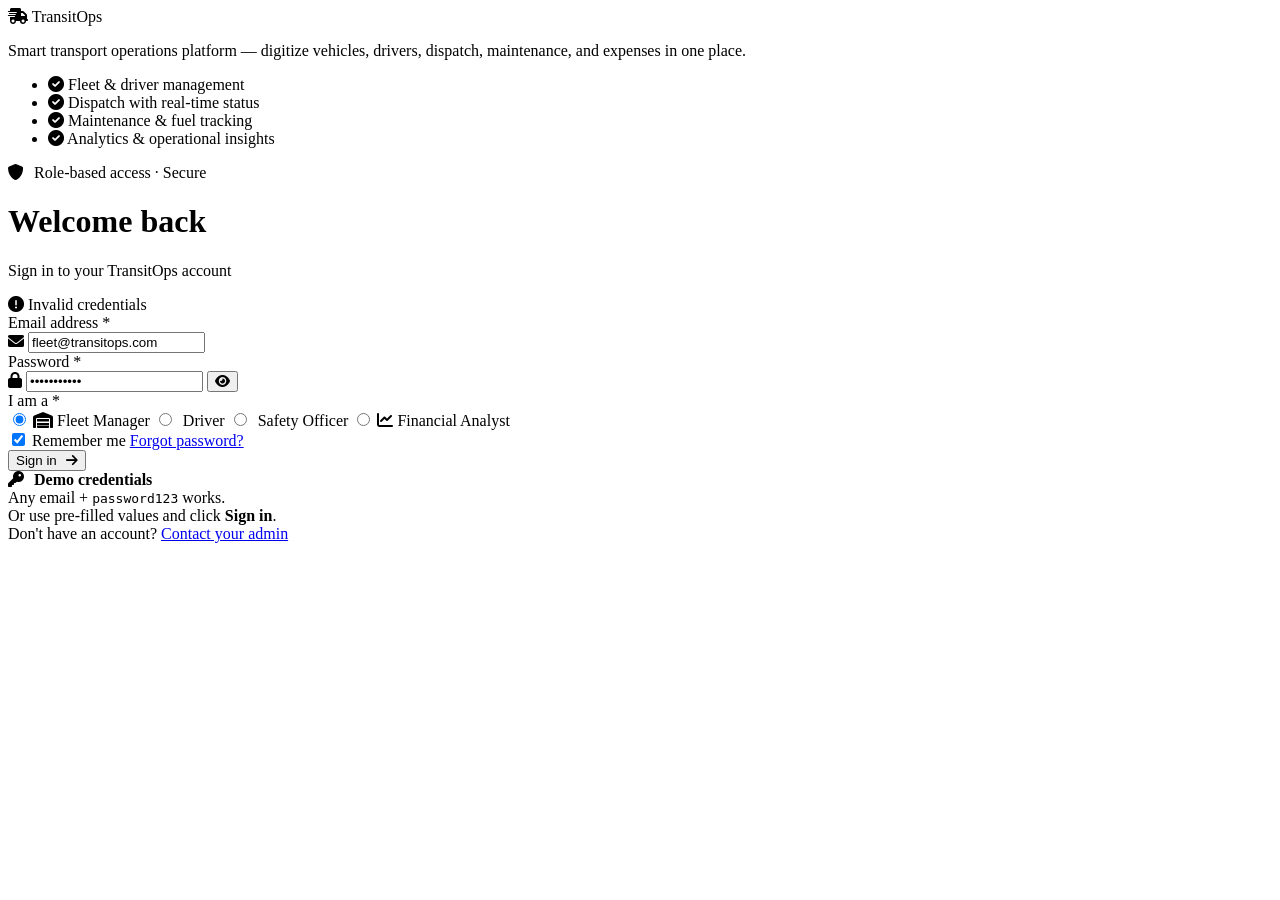
==== TransitOps/frontend/index.html @ b89b4436 "Modified" ====
<!DOCTYPE html>
<html lang="en">
<head>
    <meta charset="UTF-8" />
    <meta name="viewport" content="width=device-width, initial-scale=1.0" />
    <title>TransitOps · Login</title>
    <link rel="preconnect" href="https://fonts.googleapis.com" />
    <link rel="preconnect" href="https://fonts.gstatic.com" crossorigin />
    <link href="https://fonts.googleapis.com/css2?family=Inter:opsz,wght@14..32,400;14..32,500;14..32,600;14..32,700&display=swap" rel="stylesheet" />
    <link rel="stylesheet" href="https://cdnjs.cloudflare.com/ajax/libs/font-awesome/6.0.0-beta3/css/all.min.css" />
    <link rel="stylesheet" href="login.css" />
</head>
<body>
    <div class="login-wrapper">
        <div class="brand-panel">
            <div class="brand-header">
                <div class="brand-logo">
                    <i class="fas fa-truck-fast"></i>
                    <span>TransitOps</span>
                </div>
                <p class="brand-tagline">
                    Smart transport operations platform — digitize vehicles, drivers, dispatch, maintenance, and expenses in one place.
                </p>
            </div>
            <ul class="brand-features">
                <li><i class="fas fa-check-circle"></i> Fleet &amp; driver management</li>
                <li><i class="fas fa-check-circle"></i> Dispatch with real‑time status</li>
                <li><i class="fas fa-check-circle"></i> Maintenance &amp; fuel tracking</li>
                <li><i class="fas fa-check-circle"></i> Analytics &amp; operational insights</li>
            </ul>
            <div class="brand-footer">
                <i class="fas fa-shield-alt" style="margin-right: 6px;"></i> Role‑based access · Secure
            </div>
        </div>
        <div class="form-panel">
            <div class="form-header">
                <h1>Welcome back</h1>
                <p>Sign in to your TransitOps account</p>
            </div>
            <div class="form-alert" id="formAlert">
                <i class="fas fa-exclamation-circle"></i>
                <span id="alertMessage">Invalid credentials</span>
            </div>
            <form id="loginForm" novalidate autocomplete="off">
                <div class="form-group">
                    <label for="email">Email address <span class="required">*</span></label>
                    <div class="input-wrapper">
                        <span class="input-icon"><i class="fas fa-envelope"></i></span>
                        <input
                        type="email"
                        id="email"
                        placeholder="you@company.com"
                        value="fleet@transitops.com"
                        required
                        aria-required="true"
                        />
                    </div>
                </div>
                <div class="form-group">
                    <label for="password">Password <span class="required">*</span></label>
                    <div class="input-wrapper">
                        <span class="input-icon"><i class="fas fa-lock"></i></span>
                        <input
                        type="password"
                        id="password"
                        placeholder="••••••••"
                        value="password123"
                        required
                        aria-required="true"
                        />
                        <button type="button" class="toggle-password" id="togglePassword" aria-label="Toggle password visibility">
                            <i class="fas fa-eye"></i>
                        </button>
                    </div>
                </div>
                <div class="form-group">
                    <label>I am a <span class="required">*</span></label>
                    <div class="role-selector" id="roleSelector">
                        <label class="role-option">
                            <input type="radio" name="role" value="fleet_manager" checked />
                            <span class="role-card"><i class="fas fa-warehouse"></i> Fleet Manager</span>
                        </label>
                        <label class="role-option">
                            <input type="radio" name="role" value="driver" />
                            <span class="role-card"><i class="fas fa-steering-wheel"></i> Driver</span>
                        </label>
                        <label class="role-option">
                            <input type="radio" name="role" value="safety_officer" />
                            <span class="role-card"><i class="fas fa-shield-halved"></i> Safety Officer</span>
                        </label>
                        <label class="role-option">
                            <input type="radio" name="role" value="financial_analyst" />
                            <span class="role-card"><i class="fas fa-chart-line"></i> Financial Analyst</span>
                        </label>
                    </div>
                </div>
                <div class="form-options">
                    <label class="remember">
                        <input type="checkbox" id="rememberMe" checked />
                        Remember me
                    </label>
                    <a href="#" class="forgot-link">Forgot password?</a>
                </div>
                <button type="submit" class="btn-login" id="loginBtn">
                    <span class="btn-text">Sign in <i class="fas fa-arrow-right" style="margin-left: 6px;"></i></span>
                    <span class="spinner"></span>
                </button>
            </form>
            <div class="demo-hint">
                <strong><i class="fas fa-key" style="margin-right: 6px;"></i> Demo credentials</strong><br />
                Any email + <code>password123</code> works.<br />
                Or use pre‑filled values and click <strong>Sign in</strong>.
            </div>
            <div class="form-footer">
                Don't have an account? <a href="#">Contact your admin</a>
            </div>
        </div>
    </div>
    <script src="login.js"></script>
</body>
</html>
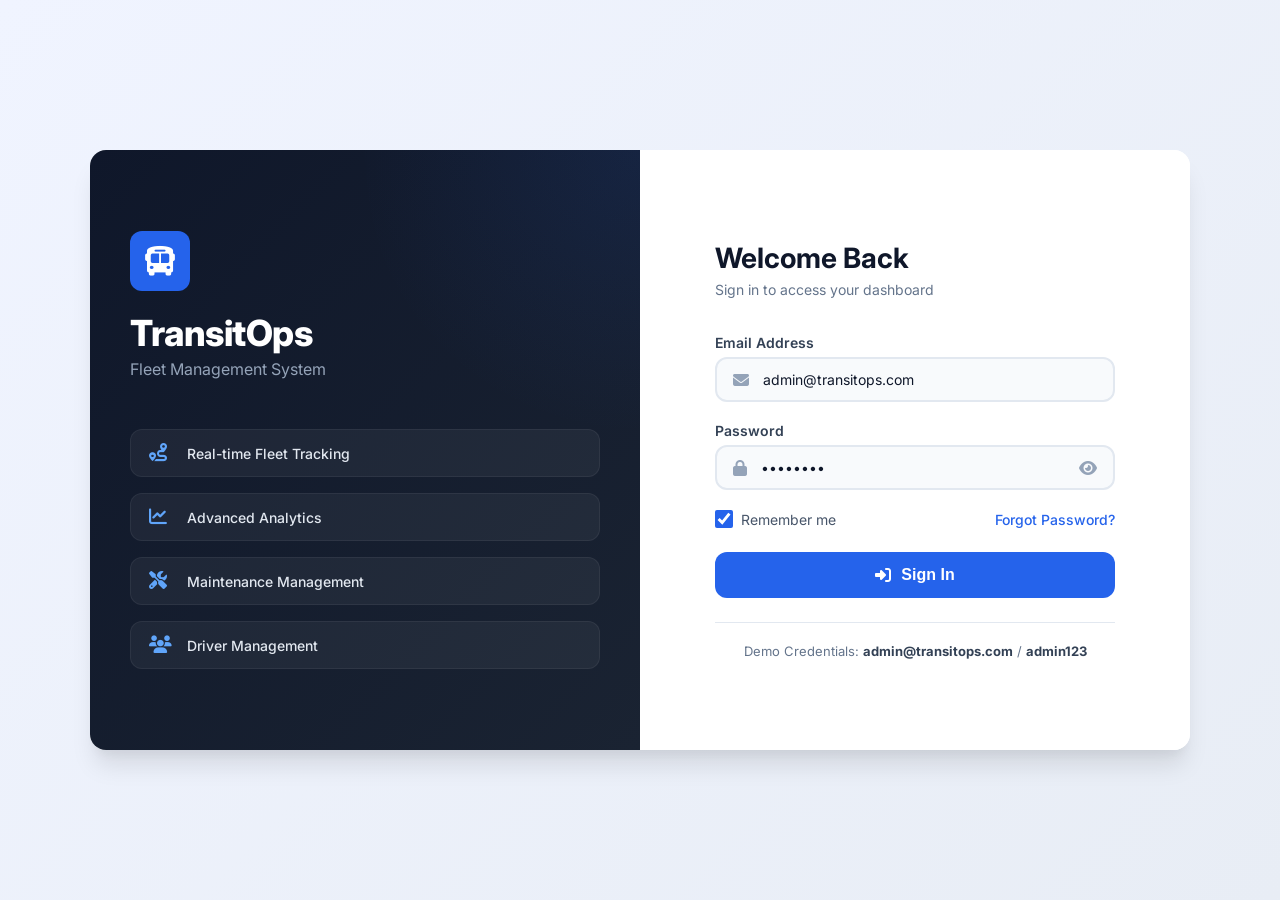
==== commit 284fb99b: "HTML code Updated" ====
--- a/TransitOps/frontend/index.html
+++ b/TransitOps/frontend/index.html
@@ -4,118 +4,80 @@
     <meta charset="UTF-8" />
     <meta name="viewport" content="width=device-width, initial-scale=1.0" />
     <title>TransitOps · Login</title>
-    <link rel="preconnect" href="https://fonts.googleapis.com" />
-    <link rel="preconnect" href="https://fonts.gstatic.com" crossorigin />
-    <link href="https://fonts.googleapis.com/css2?family=Inter:opsz,wght@14..32,400;14..32,500;14..32,600;14..32,700&display=swap" rel="stylesheet" />
-    <link rel="stylesheet" href="https://cdnjs.cloudflare.com/ajax/libs/font-awesome/6.0.0-beta3/css/all.min.css" />
-    <link rel="stylesheet" href="login.css" />
+    <link href="https://fonts.googleapis.com/css2?family=Inter:wght@300;400;500;600;700;800&display=swap" rel="stylesheet" />
+    <link rel="stylesheet" href="https://cdnjs.cloudflare.com/ajax/libs/font-awesome/6.4.0/css/all.min.css" />
+    <link rel="stylesheet" href="css/style.css" />
 </head>
 <body>
-    <div class="login-wrapper">
-        <div class="brand-panel">
-            <div class="brand-header">
-                <div class="brand-logo">
-                    <i class="fas fa-truck-fast"></i>
-                    <span>TransitOps</span>
+    <div class="login-container">
+        <div class="login-left">
+            <div class="login-brand">
+                <div class="brand-icon">
+                    <i class="fas fa-bus"></i>
                 </div>
-                <p class="brand-tagline">
-                    Smart transport operations platform — digitize vehicles, drivers, dispatch, maintenance, and expenses in one place.
-                </p>
+                <h1>TransitOps</h1>
+                <p>Fleet Management System</p>
             </div>
-            <ul class="brand-features">
-                <li><i class="fas fa-check-circle"></i> Fleet &amp; driver management</li>
-                <li><i class="fas fa-check-circle"></i> Dispatch with real‑time status</li>
-                <li><i class="fas fa-check-circle"></i> Maintenance &amp; fuel tracking</li>
-                <li><i class="fas fa-check-circle"></i> Analytics &amp; operational insights</li>
-            </ul>
-            <div class="brand-footer">
-                <i class="fas fa-shield-alt" style="margin-right: 6px;"></i> Role‑based access · Secure
+            <div class="login-features">
+                <div class="feature">
+                    <i class="fas fa-route"></i>
+                    <span>Real-time Fleet Tracking</span>
+                </div>
+                <div class="feature">
+                    <i class="fas fa-chart-line"></i>
+                    <span>Advanced Analytics</span>
+                </div>
+                <div class="feature">
+                    <i class="fas fa-tools"></i>
+                    <span>Maintenance Management</span>
+                </div>
+                <div class="feature">
+                    <i class="fas fa-users"></i>
+                    <span>Driver Management</span>
+                </div>
             </div>
         </div>
-        <div class="form-panel">
-            <div class="form-header">
-                <h1>Welcome back</h1>
-                <p>Sign in to your TransitOps account</p>
-            </div>
-            <div class="form-alert" id="formAlert">
-                <i class="fas fa-exclamation-circle"></i>
-                <span id="alertMessage">Invalid credentials</span>
-            </div>
-            <form id="loginForm" novalidate autocomplete="off">
-                <div class="form-group">
-                    <label for="email">Email address <span class="required">*</span></label>
-                    <div class="input-wrapper">
-                        <span class="input-icon"><i class="fas fa-envelope"></i></span>
-                        <input
-                        type="email"
-                        id="email"
-                        placeholder="you@company.com"
-                        value="fleet@transitops.com"
-                        required
-                        aria-required="true"
-                        />
+        <div class="login-right">
+            <div class="login-card">
+                <div class="login-header">
+                    <h2>Welcome Back</h2>
+                    <p>Sign in to access your dashboard</p>
+                </div>
+                <form id="loginForm" onsubmit="handleLogin(event)">
+                    <div class="form-group">
+                        <label for="email">Email Address</label>
+                        <div class="input-group">
+                            <i class="fas fa-envelope"></i>
+                            <input type="email" id="email" placeholder="admin@transitops.com" value="admin@transitops.com" required />
+                        </div>
                     </div>
+                    <div class="form-group">
+                        <label for="password">Password</label>
+                        <div class="input-group">
+                            <i class="fas fa-lock"></i>
+                            <input type="password" id="password" placeholder="••••••••" value="admin123" required />
+                            <i class="fas fa-eye toggle-password" onclick="togglePassword()"></i>
+                        </div>
+                    </div>
+                    <div class="form-options">
+                        <label class="remember-me">
+                            <input type="checkbox" checked />
+                            <span>Remember me</span>
+                        </label>
+                        <a href="#" class="forgot-password">Forgot Password?</a>
+                    </div>
+                    <button type="submit" class="login-btn">
+                        <i class="fas fa-sign-in-alt"></i>
+                        Sign In
+                    </button>
+                </form>
+                <div class="login-footer">
+                    <p>Demo Credentials: <strong>admin@transitops.com</strong> / <strong>admin123</strong></p>
                 </div>
-                <div class="form-group">
-                    <label for="password">Password <span class="required">*</span></label>
-                    <div class="input-wrapper">
-                        <span class="input-icon"><i class="fas fa-lock"></i></span>
-                        <input
-                        type="password"
-                        id="password"
-                        placeholder="••••••••"
-                        value="password123"
-                        required
-                        aria-required="true"
-                        />
-                        <button type="button" class="toggle-password" id="togglePassword" aria-label="Toggle password visibility">
-                            <i class="fas fa-eye"></i>
-                        </button>
-                    </div>
-                </div>
-                <div class="form-group">
-                    <label>I am a <span class="required">*</span></label>
-                    <div class="role-selector" id="roleSelector">
-                        <label class="role-option">
-                            <input type="radio" name="role" value="fleet_manager" checked />
-                            <span class="role-card"><i class="fas fa-warehouse"></i> Fleet Manager</span>
-                        </label>
-                        <label class="role-option">
-                            <input type="radio" name="role" value="driver" />
-                            <span class="role-card"><i class="fas fa-steering-wheel"></i> Driver</span>
-                        </label>
-                        <label class="role-option">
-                            <input type="radio" name="role" value="safety_officer" />
-                            <span class="role-card"><i class="fas fa-shield-halved"></i> Safety Officer</span>
-                        </label>
-                        <label class="role-option">
-                            <input type="radio" name="role" value="financial_analyst" />
-                            <span class="role-card"><i class="fas fa-chart-line"></i> Financial Analyst</span>
-                        </label>
-                    </div>
-                </div>
-                <div class="form-options">
-                    <label class="remember">
-                        <input type="checkbox" id="rememberMe" checked />
-                        Remember me
-                    </label>
-                    <a href="#" class="forgot-link">Forgot password?</a>
-                </div>
-                <button type="submit" class="btn-login" id="loginBtn">
-                    <span class="btn-text">Sign in <i class="fas fa-arrow-right" style="margin-left: 6px;"></i></span>
-                    <span class="spinner"></span>
-                </button>
-            </form>
-            <div class="demo-hint">
-                <strong><i class="fas fa-key" style="margin-right: 6px;"></i> Demo credentials</strong><br />
-                Any email + <code>password123</code> works.<br />
-                Or use pre‑filled values and click <strong>Sign in</strong>.
-            </div>
-            <div class="form-footer">
-                Don't have an account? <a href="#">Contact your admin</a>
             </div>
         </div>
     </div>
-    <script src="login.js"></script>
+
+    <script src="js/auth.js"></script>
 </body>
 </html>
--- a/TransitOps/frontend/css/style.css
+++ b/TransitOps/frontend/css/style.css
@@ -0,0 +1,390 @@
+* {
+    margin: 0;
+    padding: 0;
+    box-sizing: border-box;
+}
+
+:root {
+    --primary: #2563eb;
+    --primary-dark: #1d4ed8;
+    --primary-light: #60a5fa;
+    --success: #22c55e;
+    --dark: #0f172a;
+    --gray-50: #f8fafc;
+    --gray-100: #f1f5f9;
+    --gray-200: #e2e8f0;
+    --gray-300: #cbd5e1;
+    --gray-400: #94a3b8;
+    --gray-500: #64748b;
+    --gray-600: #475569;
+    --gray-700: #334155;
+    --gray-800: #1e293b;
+    --gray-900: #0f172a;
+    --shadow: 0 4px 6px -1px rgba(0,0,0,0.1), 0 2px 4px -1px rgba(0,0,0,0.06);
+    --shadow-lg: 0 10px 15px -3px rgba(0,0,0,0.1), 0 4px 6px -2px rgba(0,0,0,0.05);
+    --shadow-xl: 0 20px 25px -5px rgba(0,0,0,0.1), 0 10px 10px -5px rgba(0,0,0,0.04);
+    --radius: 12px;
+    --radius-lg: 16px;
+    --transition: all 0.3s cubic-bezier(0.4, 0, 0.2, 1);
+}
+
+body {
+    font-family: 'Inter', -apple-system, BlinkMacSystemFont, sans-serif;
+    min-height: 100vh;
+    display: flex;
+    align-items: center;
+    justify-content: center;
+    background: linear-gradient(135deg, #f0f4ff 0%, #e8edf5 100%);
+    padding: 20px;
+}
+
+.login-container {
+    display: flex;
+    max-width: 1100px;
+    width: 100%;
+    min-height: 600px;
+    background: white;
+    border-radius: var(--radius-lg);
+    box-shadow: var(--shadow-xl);
+    overflow: hidden;
+}
+
+.login-left {
+    flex: 1;
+    background: linear-gradient(135deg, var(--dark) 0%, #1a2332 100%);
+    padding: 50px 40px;
+    display: flex;
+    flex-direction: column;
+    justify-content: center;
+    color: white;
+    position: relative;
+    overflow: hidden;
+}
+
+.login-left::before {
+    content: '';
+    position: absolute;
+    top: -50%;
+    right: -50%;
+    width: 100%;
+    height: 100%;
+    background: radial-gradient(circle, rgba(37, 99, 235, 0.1) 0%, transparent 70%);
+    border-radius: 50%;
+}
+
+.login-brand {
+    position: relative;
+    z-index: 1;
+    margin-bottom: 50px;
+}
+
+.brand-icon {
+    width: 60px;
+    height: 60px;
+    background: var(--primary);
+    border-radius: var(--radius);
+    display: flex;
+    align-items: center;
+    justify-content: center;
+    font-size: 30px;
+    margin-bottom: 20px;
+}
+
+.login-brand h1 {
+    font-size: 36px;
+    font-weight: 800;
+    letter-spacing: -0.5px;
+    background: linear-gradient(135deg, #fff 60%, var(--primary-light));
+    -webkit-background-clip: text;
+    background-clip: text;
+    -webkit-text-fill-color: transparent;
+}
+
+.login-brand p {
+    color: var(--gray-400);
+    font-size: 16px;
+    margin-top: 4px;
+}
+
+.login-features {
+    position: relative;
+    z-index: 1;
+    display: flex;
+    flex-direction: column;
+    gap: 16px;
+}
+
+.feature {
+    display: flex;
+    align-items: center;
+    gap: 14px;
+    padding: 14px 18px;
+    background: rgba(255,255,255,0.05);
+    border-radius: var(--radius);
+    border: 1px solid rgba(255,255,255,0.06);
+    transition: var(--transition);
+}
+
+.feature:hover {
+    background: rgba(255,255,255,0.08);
+    transform: translateX(4px);
+}
+
+.feature i {
+    width: 24px;
+    color: var(--primary-light);
+    font-size: 18px;
+}
+
+.feature span {
+    font-size: 14px;
+    font-weight: 500;
+    color: var(--gray-200);
+}
+
+.login-right {
+    flex: 1;
+    padding: 50px 40px;
+    display: flex;
+    align-items: center;
+    justify-content: center;
+    background: white;
+}
+
+.login-card {
+    width: 100%;
+    max-width: 400px;
+}
+
+.login-header {
+    margin-bottom: 36px;
+}
+
+.login-header h2 {
+    font-size: 28px;
+    font-weight: 700;
+    color: var(--gray-900);
+    margin-bottom: 6px;
+}
+
+.login-header p {
+    color: var(--gray-500);
+    font-size: 14px;
+}
+
+.form-group {
+    margin-bottom: 20px;
+}
+
+.form-group label {
+    display: block;
+    font-size: 14px;
+    font-weight: 600;
+    color: var(--gray-700);
+    margin-bottom: 6px;
+}
+
+.input-group {
+    position: relative;
+    display: flex;
+    align-items: center;
+    background: var(--gray-50);
+    border: 2px solid var(--gray-200);
+    border-radius: var(--radius);
+    transition: var(--transition);
+}
+
+.input-group:focus-within {
+    border-color: var(--primary);
+    background: white;
+    box-shadow: 0 0 0 4px rgba(37, 99, 235, 0.1);
+}
+
+.input-group i:first-child {
+    padding: 12px 0 12px 16px;
+    color: var(--gray-400);
+    font-size: 16px;
+}
+
+.input-group input {
+    flex: 1;
+    padding: 12px 14px;
+    border: none;
+    background: transparent;
+    font-family: 'Inter', sans-serif;
+    font-size: 14px;
+    color: var(--gray-900);
+    outline: none;
+}
+
+.input-group input::placeholder {
+    color: var(--gray-400);
+}
+
+.toggle-password {
+    padding: 12px 16px 12px 0;
+    color: var(--gray-400);
+    cursor: pointer;
+    font-size: 16px;
+    transition: var(--transition);
+}
+
+.toggle-password:hover {
+    color: var(--gray-600);
+}
+
+.form-options {
+    display: flex;
+    justify-content: space-between;
+    align-items: center;
+    margin-bottom: 24px;
+}
+
+.remember-me {
+    display: flex;
+    align-items: center;
+    gap: 8px;
+    font-size: 14px;
+    color: var(--gray-600);
+    cursor: pointer;
+}
+
+.remember-me input[type="checkbox"] {
+    width: 18px;
+    height: 18px;
+    accent-color: var(--primary);
+    cursor: pointer;
+}
+
+.forgot-password {
+    font-size: 14px;
+    color: var(--primary);
+    text-decoration: none;
+    font-weight: 500;
+    transition: var(--transition);
+}
+
+.forgot-password:hover {
+    color: var(--primary-dark);
+    text-decoration: underline;
+}
+
+.login-btn {
+    width: 100%;
+    padding: 14px;
+    background: var(--primary);
+    color: white;
+    border: none;
+    border-radius: var(--radius);
+    font-size: 16px;
+    font-weight: 600;
+    cursor: pointer;
+    transition: var(--transition);
+    display: flex;
+    align-items: center;
+    justify-content: center;
+    gap: 10px;
+}
+
+.login-btn:hover {
+    background: var(--primary-dark);
+    transform: translateY(-2px);
+    box-shadow: var(--shadow-lg);
+}
+
+.login-btn:active {
+    transform: translateY(0);
+}
+
+.login-footer {
+    margin-top: 24px;
+    padding-top: 20px;
+    border-top: 1px solid var(--gray-200);
+    text-align: center;
+    font-size: 13px;
+    color: var(--gray-500);
+}
+
+.login-footer strong {
+    color: var(--gray-700);
+}
+
+.error-message {
+    background: #fee2e2;
+    color: #dc2626;
+    padding: 12px 16px;
+    border-radius: var(--radius);
+    font-size: 14px;
+    margin-bottom: 16px;
+    display: none;
+    align-items: center;
+    gap: 8px;
+}
+
+.error-message.show {
+    display: flex;
+}
+
+@media (max-width: 900px) {
+    .login-container {
+        flex-direction: column;
+        max-width: 480px;
+    }
+    
+    .login-left {
+        padding: 30px;
+        min-height: 280px;
+    }
+    
+    .login-right {
+        padding: 30px;
+    }
+    
+    .login-brand {
+        margin-bottom: 30px;
+    }
+    
+    .login-brand h1 {
+        font-size: 28px;
+    }
+    
+    .login-features {
+        display: grid;
+        grid-template-columns: 1fr 1fr;
+        gap: 10px;
+    }
+    
+    .feature {
+        padding: 10px 14px;
+        font-size: 12px;
+    }
+}
+
+@media (max-width: 500px) {
+    .login-container {
+        border-radius: var(--radius);
+    }
+    
+    .login-left {
+        padding: 24px;
+        min-height: 200px;
+    }
+    
+    .login-right {
+        padding: 24px;
+    }
+    
+    .login-features {
+        grid-template-columns: 1fr;
+    }
+    
+    .login-header h2 {
+        font-size: 22px;
+    }
+    
+    .form-options {
+        flex-direction: column;
+        gap: 12px;
+        align-items: flex-start;
+    }
+}
